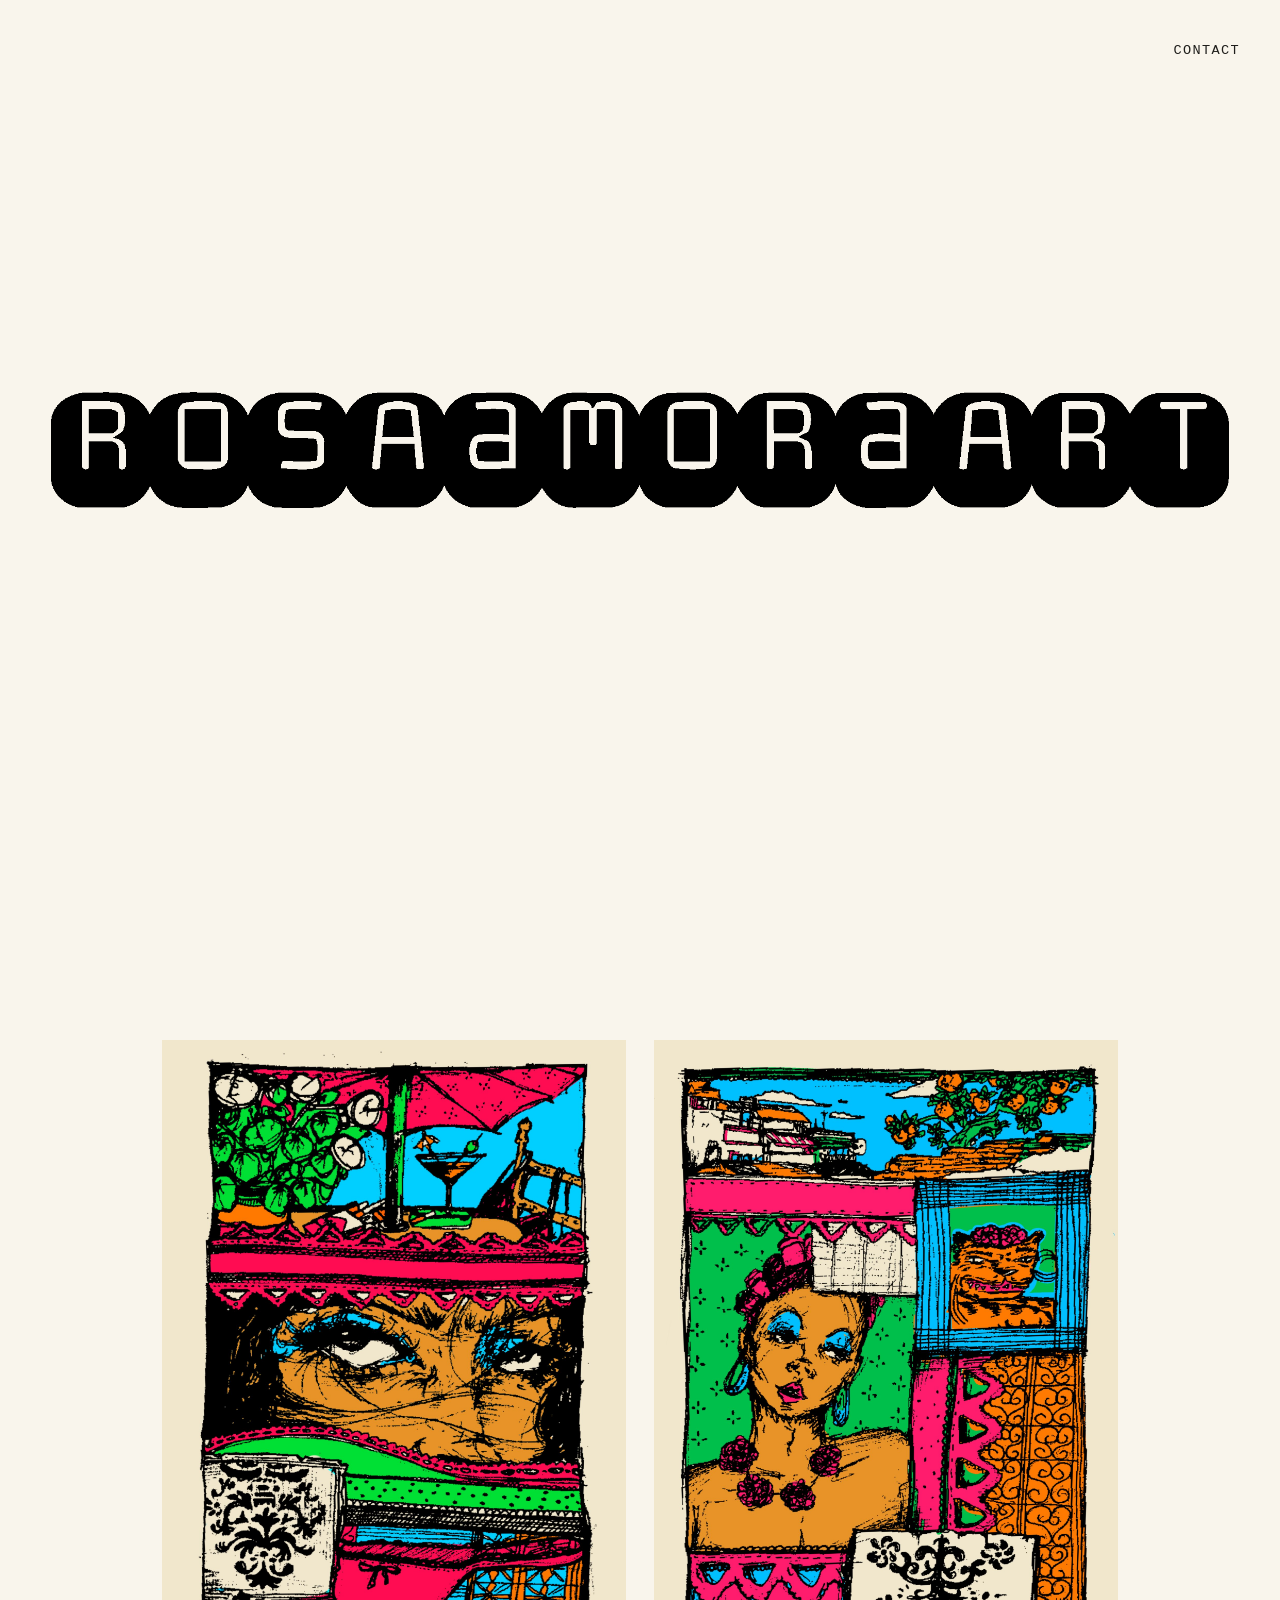
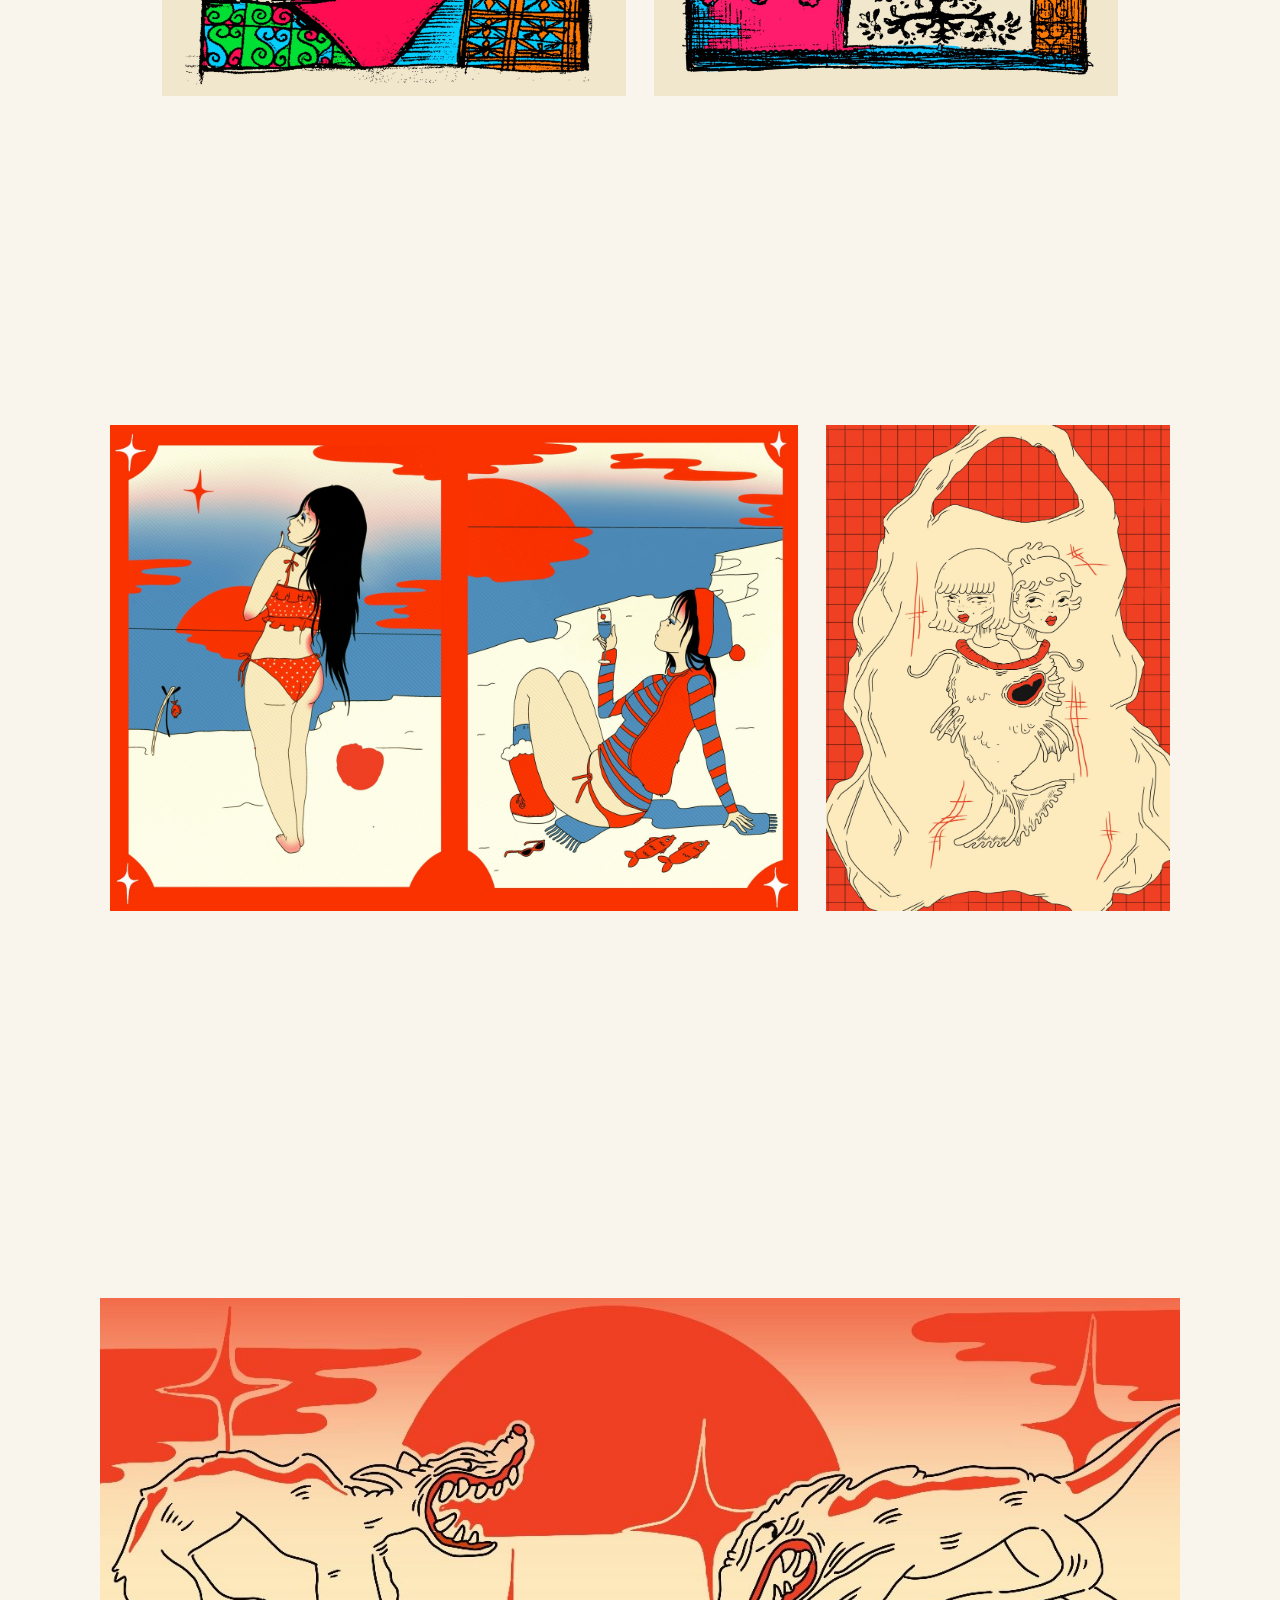
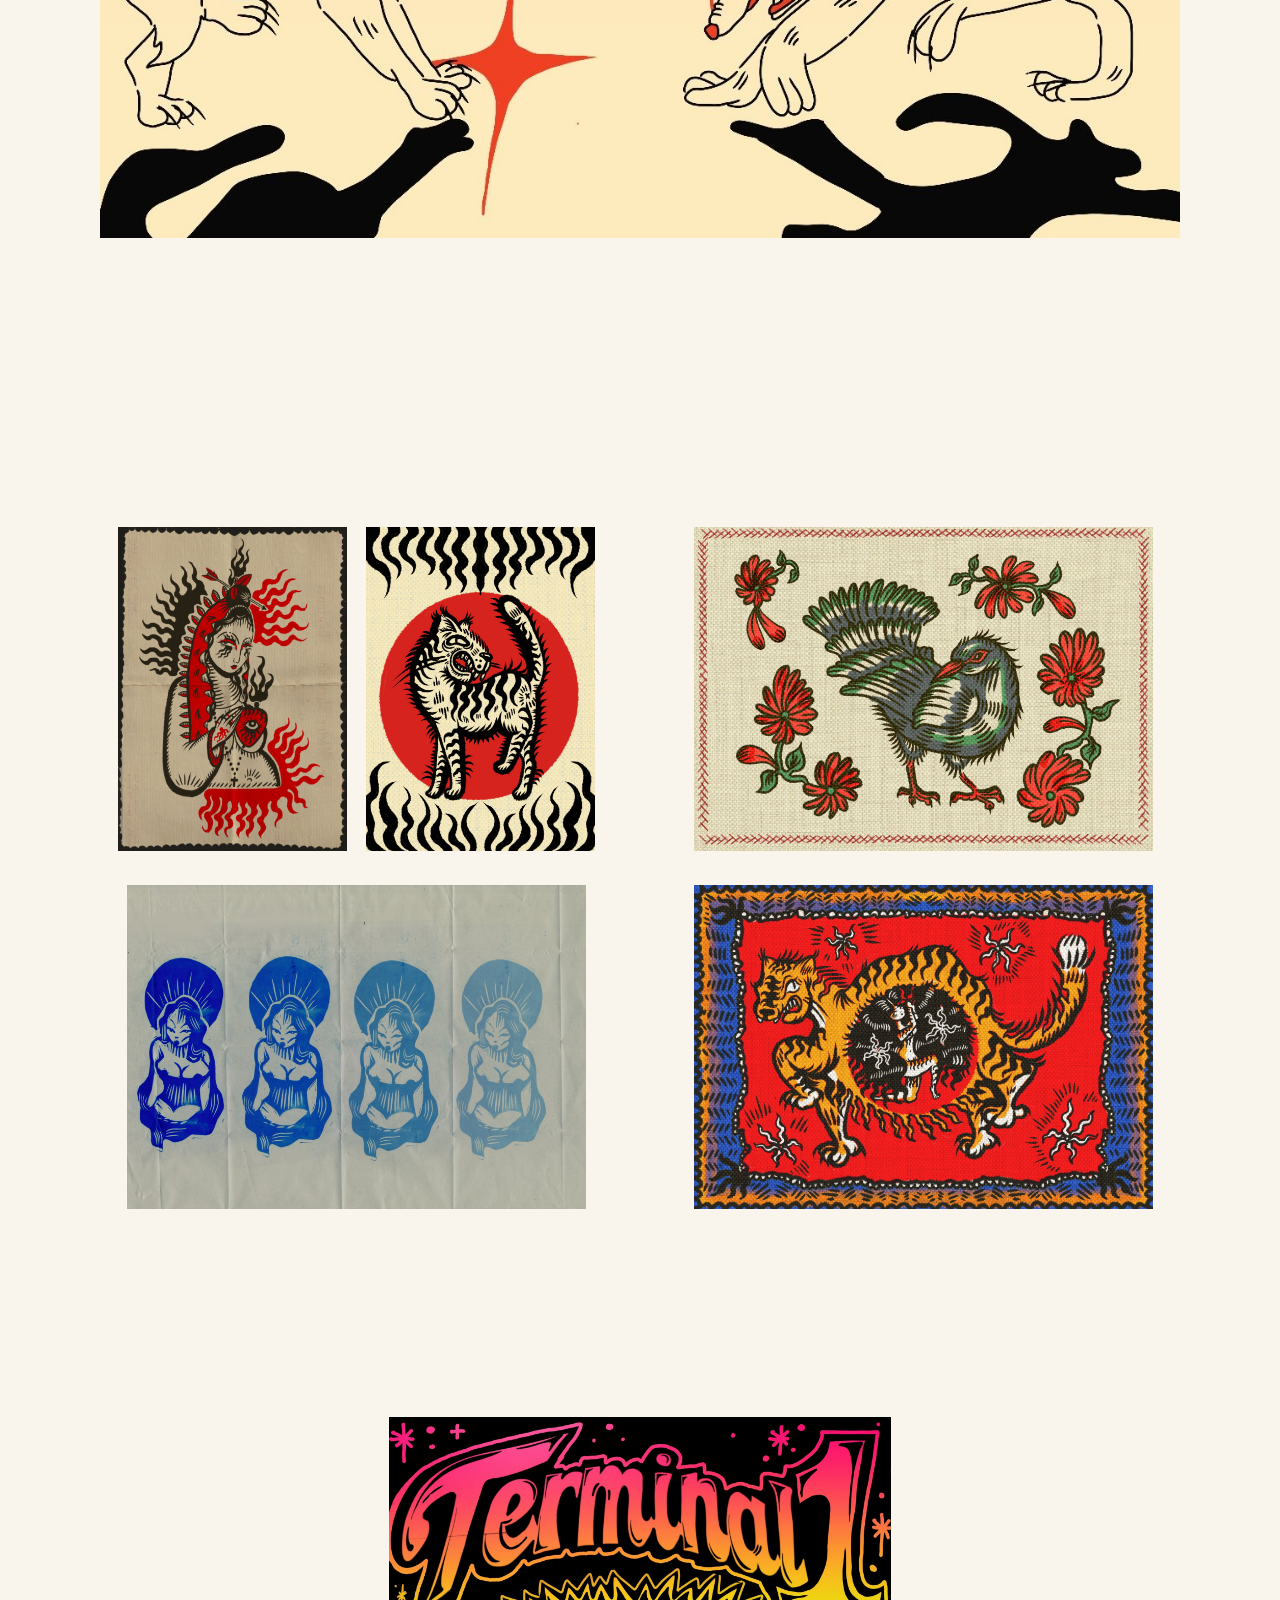
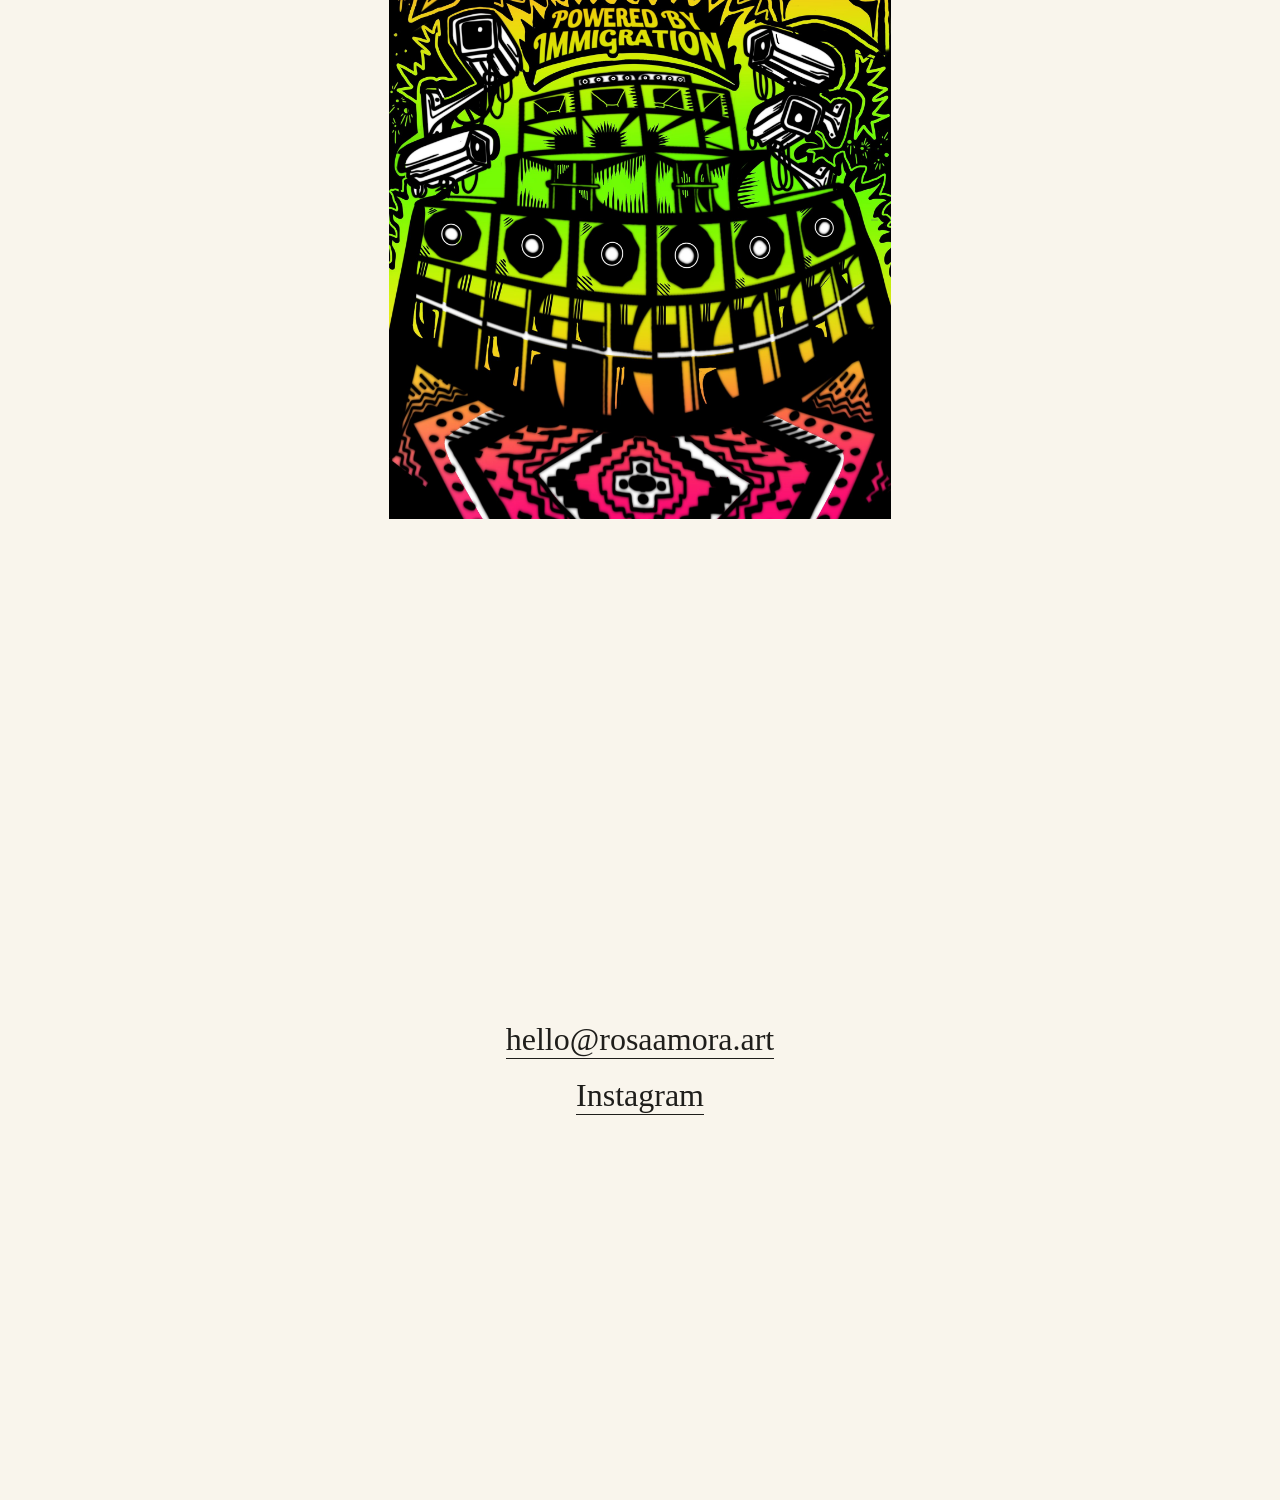
==== index.html @ 916f70f9 "Initial commit" ====
<!DOCTYPE html>
<html lang="en">
<head>
<meta charset="UTF-8">
<meta name="viewport" content="width=device-width, initial-scale=1.0">
<title>Rosa Amora</title>
<link rel="stylesheet" media="screen" href="https://fontlibrary.org//face/natural-mono" type="text/css">
<link rel="stylesheet" href="assets/style.css">
</head>
<body>

<nav class="site-nav" id="site-nav">
  <a href="#contact">Contact</a>
</nav>

<main>

  <section class="home">
    <img class="home-logo" src="assets/rosaamoraart.png" alt="Rosa Amora">
  </section>

  <section class="collection section-1">
    <div class="art-grid">
      <figure class="art-piece piece-a">
        <img src="assets/img/1-colourful/45.jpg" alt="Illustration, collection 1, piece 1">
      </figure>
      <figure class="art-piece piece-b">
        <img src="assets/img/1-colourful/46.jpg" alt="Illustration, collection 1, piece 2">
      </figure>
    </div>
  </section>

  <section class="collection section-2">
    <div class="pair-row pair-row--tall">
      <figure class="art-piece">
        <img src="assets/img/2-red/42.jpg" alt="Illustration, collection 2, piece 1">
      </figure>
      <figure class="art-piece">
        <img src="assets/img/2-red/60.jpg" alt="Illustration, collection 2, piece 2">
      </figure>
    </div>
  </section>

  <section class="collection section-2-1">
    <figure class="art-piece solo-piece solo-piece--wide">
      <img src="assets/img/2-red/51.jpg" alt="Illustration, collection 2, piece 3">
    </figure>
  </section>

  <section class="collection section-3">
    <div class="art-grid-4">
      <div class="art-piece cell cell--pair">
        <img src="assets/img/3-religious/50.jpg" alt="Illustration, collection 3, piece 1">
        <img src="assets/img/3-religious/tiger.jpg" alt="Illustration, collection 3, piece 1b">
      </div>
      <figure class="art-piece cell">
        <img src="assets/img/3-religious/42.jpg" alt="Illustration, collection 3, piece 2">
      </figure>
      <figure class="art-piece cell">
        <img src="assets/img/3-religious/43.jpg" alt="Illustration, collection 3, piece 3">
      </figure>
      <figure class="art-piece cell">
        <img src="assets/img/3-religious/57.jpg" alt="Illustration, collection 3, piece 4">
      </figure>
    </div>
  </section>

  <section class="collection section-4">
    <figure class="art-piece solo-piece solo-piece--poster">
      <img src="assets/img/4-solo/56.jpg" alt="Illustration, collection 4">
    </figure>
  </section>

  <section class="collection section-5 contact-section" id="contact">
    <div class="contact-info">
      <a href="mailto:hello@rosaamora.art">hello@rosaamora.art</a>
      <a href="https://instagram.com/rosaamora" target="_blank" rel="noopener">Instagram</a>
    </div>
  </section>

</main>

<script src="assets/nav.js"></script>
</body>
</html>
---- assets/style.css ----
/* ============================================
   Rosa Amora — minimal build
   Full-color background, logo only, no copy.
   ============================================ */

:root{
  --bg: #F9F5EC;
  --ink: #1f1e1b;
}

*{ box-sizing: border-box; }

html, body{ height: 100%; }

html{
  scroll-snap-type: y mandatory;
  scroll-behavior: smooth;
}

body{
  margin:0;
  background: var(--bg);
  color: var(--ink);
  font-family: Georgia, 'Times New Roman', serif;
}

img{ max-width:100%; display:block; }

a{ color: inherit; text-decoration: none; }

/* ---------- Top nav — visible only over the home screen ---------- */
.site-nav{
  position: fixed;
  top: 0;
  right: 0;
  padding: clamp(20px, 4vw, 40px);
  z-index: 10;
  opacity: 1;
  transition: opacity 0.35s ease;
}

.site-nav.is-hidden{
  opacity: 0;
  pointer-events: none;
}

.site-nav a{
  font-family: 'NaturalMonoAltRegular', 'Courier New', monospace;
  font-size: 0.85rem;
  letter-spacing: 0.1em;
  text-transform: uppercase;
  padding-bottom: 3px;
  border-bottom: 1px solid transparent;
  transition: border-color 0.2s ease;
}

.site-nav a:hover{ border-color: var(--ink); }

/* ---------- Home ---------- */
.home{
  min-height: 100vh;
  display: flex;
  align-items: center;
  justify-content: center;
  background: var(--bg);
  scroll-snap-align: start;
}

.home-logo{
  width: clamp(320px, 92vw, 1240px);
}

/* ---------- Collection sections ---------- */
.collection{
  min-height: 100vh;
  background: var(--bg);
  scroll-snap-align: start;
  position: relative;
  display: flex;
  align-items: center;
  padding: clamp(90px, 12vh, 140px) clamp(24px, 5vw, 64px) clamp(60px, 8vh, 100px);
}

.art-grid{
  width: 100%;
  max-width: 1400px;
  margin: 0 auto;
  display: grid;
  grid-template-columns: repeat(12, 1fr);
  gap: clamp(14px, 2.2vw, 32px);
  align-items: start;
}

.art-piece{
  margin: 0;
}

.art-piece img{
  width: 100%;
  height: auto;
  display: block;
}

/* Section 1 — two pieces, same size, side by side */
.section-1 .piece-a{ grid-column: 2 / span 5; }
.section-1 .piece-b{ grid-column: 7 / span 5; }

/* Section 2 — pair matched by height, not width */
.pair-row{
  display: flex;
  align-items: flex-end;
  justify-content: center;
  gap: clamp(14px, 2.2vw, 32px);
  width: 100%;
  max-width: 1300px;
  margin: 0 auto;
}

.pair-row .art-piece img{
  width: auto;
  max-width: 100%;
}

.pair-row--tall .art-piece img{ height: clamp(260px, 54vh, 620px); }

/* Section 2.1 — the third piece, alone on its own screen */
.section-2-1{ justify-content: center; }

.solo-piece--wide img{
  height: 60vh;
  width: auto;
  max-width: 100%;
  margin: 0 auto;
}

/* Section 3 — all four pieces scaled into an even 2x2 grid */
.art-grid-4{
  width: 100%;
  max-width: 1100px;
  margin: 0 auto;
  display: grid;
  grid-template-columns: 1fr 1fr;
  grid-template-rows: auto auto;
  align-items: center;
  gap: clamp(16px, 2.6vw, 40px);
}

.art-grid-4 .cell{
  height: clamp(220px, 36vh, 420px);
  display: flex;
  align-items: center;
  justify-content: center;
}

.art-grid-4 .cell img{
  width: auto;
  height: auto;
  max-width: 100%;
  max-height: 100%;
  object-fit: contain;
}

.art-grid-4 .cell--pair{
  gap: clamp(8px, 1.5vw, 20px);
}

.art-grid-4 .cell--pair img{
  height: 100%;
  width: auto;
  max-width: calc(50% - 10px);
  object-fit: contain;
}

/* Section 4 — single poster, scaled to fit fully in the viewport */
.section-4{ justify-content: center; }

.solo-piece--poster{
  max-height: 78vh;
}

.solo-piece--poster img{
  height: 78vh;
  width: auto;
  max-width: 100%;
  margin: 0 auto;
}

@media (max-width: 860px){
  .art-grid{ grid-template-columns: 1fr; }
  .section-1 .piece-a,
  .section-1 .piece-b{
    grid-column: 1 / -1;
    margin-top: 0;
  }
  .art-grid{ row-gap: clamp(20px, 6vw, 36px); }
  .collection{ padding-top: clamp(80px, 20vw, 110px); }

  .pair-row{
    flex-direction: column;
    align-items: center;
    gap: clamp(20px, 6vw, 36px);
  }
  .pair-row--tall .art-piece img{
    height: auto;
    width: 100%;
  }
  .solo-piece--wide img{ height: 46vh; }
  .art-grid-4{
    grid-template-columns: 1fr;
    grid-template-rows: none;
  }
  .art-grid-4 .cell{ height: auto; }
  .art-grid-4 .cell img{
    width: auto;
    height: auto;
    max-width: 100%;
    max-height: 34vh;
    object-fit: contain;
    margin: 0 auto;
  }
  .art-grid-4 .cell--pair{
    align-items: flex-end;
  }
  .art-grid-4 .cell--pair img{
    width: auto;
    height: auto;
    max-width: calc(50% - 6px);
    max-height: 26vh;
    object-fit: contain;
  }
  .solo-piece--poster{ max-height: 70vh; }
  .solo-piece--poster img{ height: 70vh; }
}

/* ---------- Section 5 — Contact ---------- */
.contact-section{
  justify-content: center;
}

.contact-info{
  display: flex;
  flex-direction: column;
  align-items: center;
  gap: 18px;
  width: 100%;
  text-align: center;
}

.contact-info a{
  font-size: clamp(1.3rem, 3vw, 2rem);
  border-bottom: 1px solid var(--ink);
}

/* ---------- Contact page ---------- */
.contact{
  min-height: 100vh;
  display: flex;
  flex-direction: column;
  align-items: center;
  justify-content: center;
  gap: 18px;
  background: var(--bg);
  text-align: center;
}

.contact a{
  font-size: clamp(1.3rem, 3vw, 2rem);
  border-bottom: 1px solid var(--ink);
}

.back-link{
  position: fixed;
  bottom: 0;
  left: 0;
  padding: clamp(20px, 4vw, 40px);
  font-size: 0.78rem;
  letter-spacing: 0.14em;
  text-transform: uppercase;
  border-bottom: 1px solid transparent;
}

.back-link:hover{ border-color: var(--ink); }
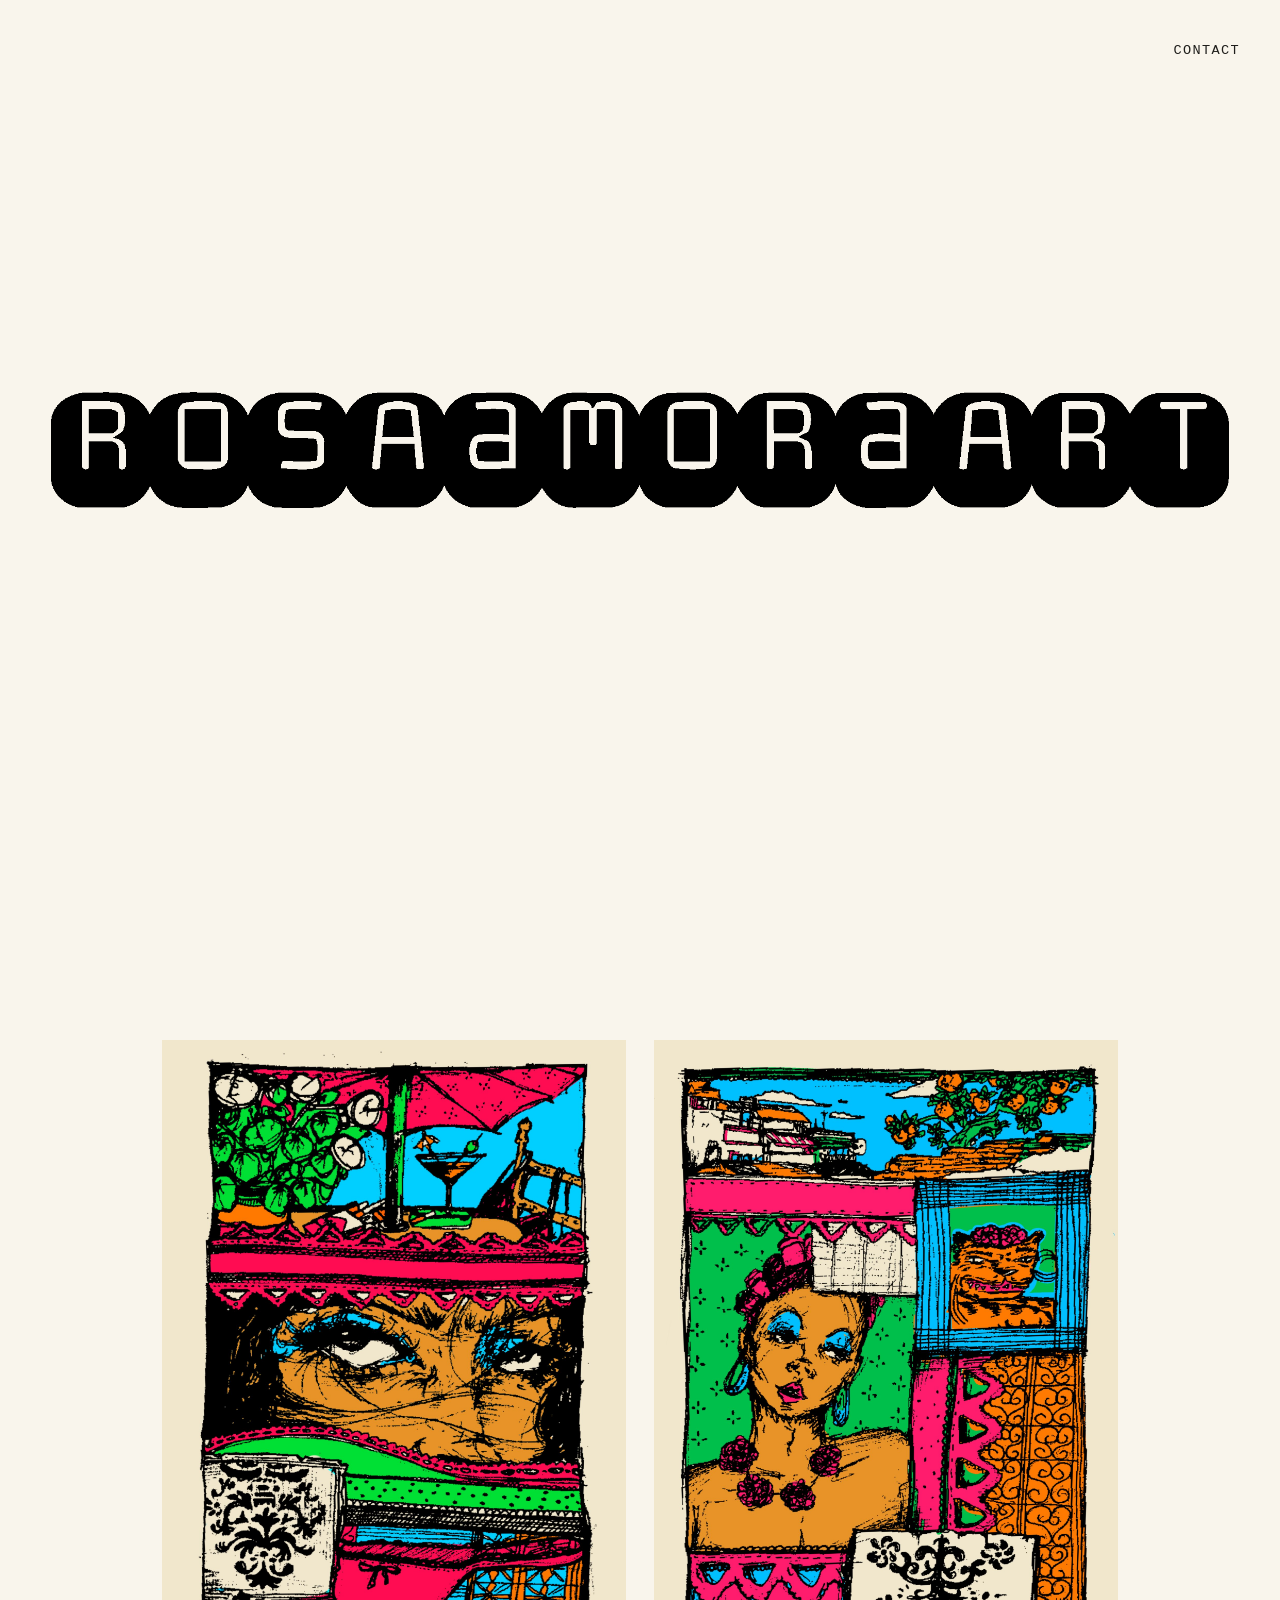
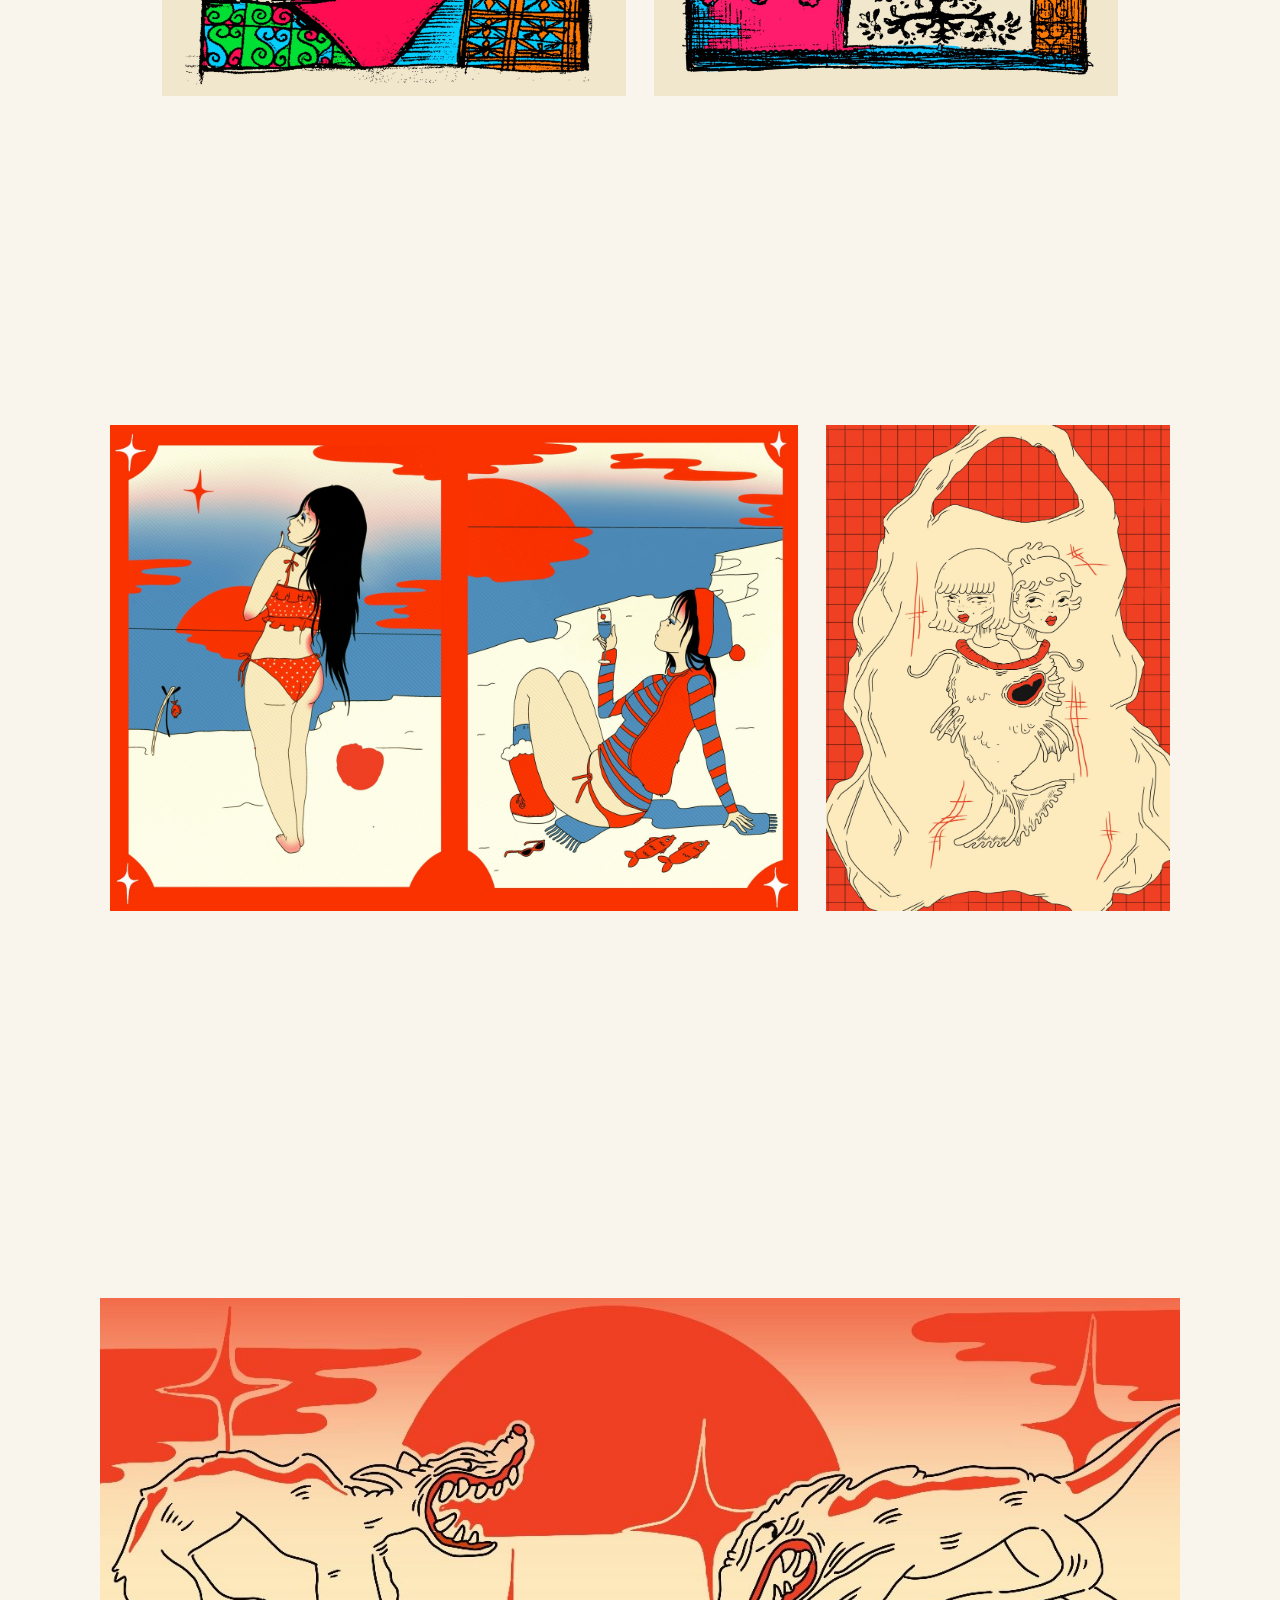
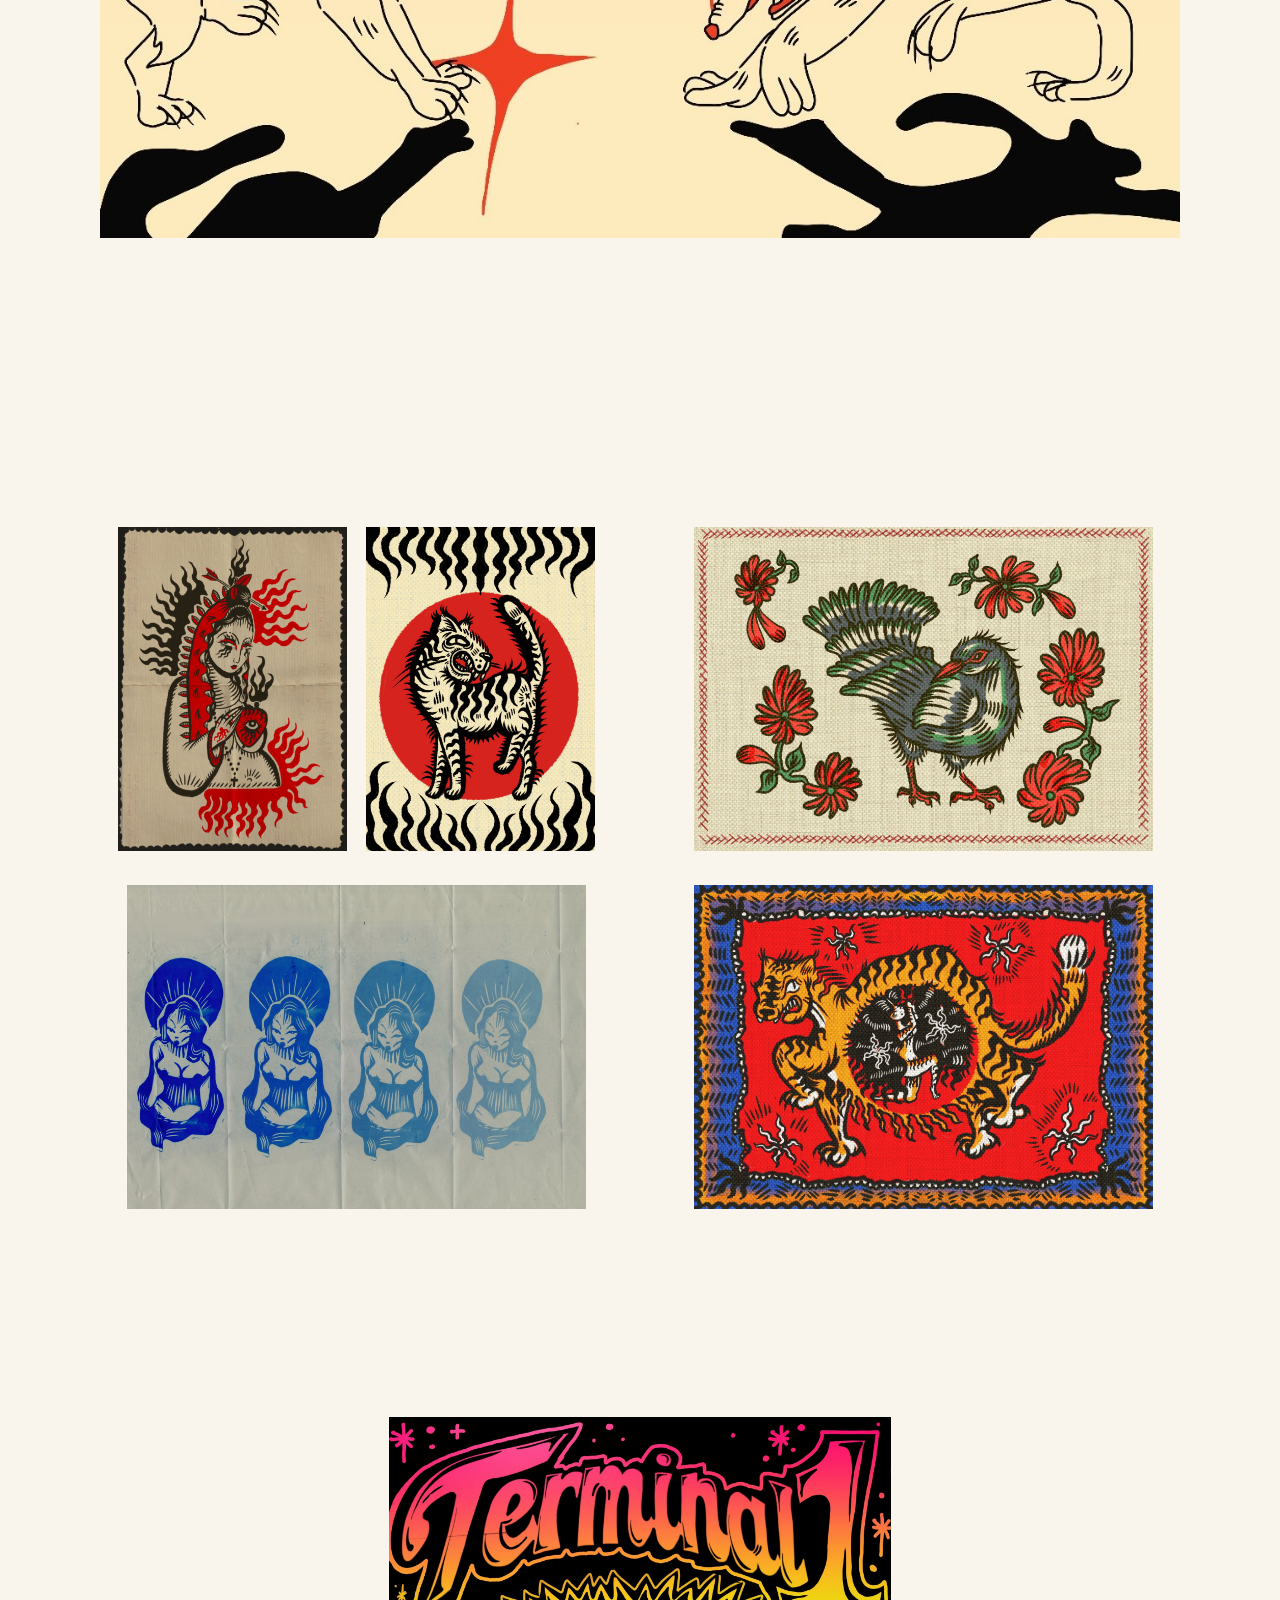
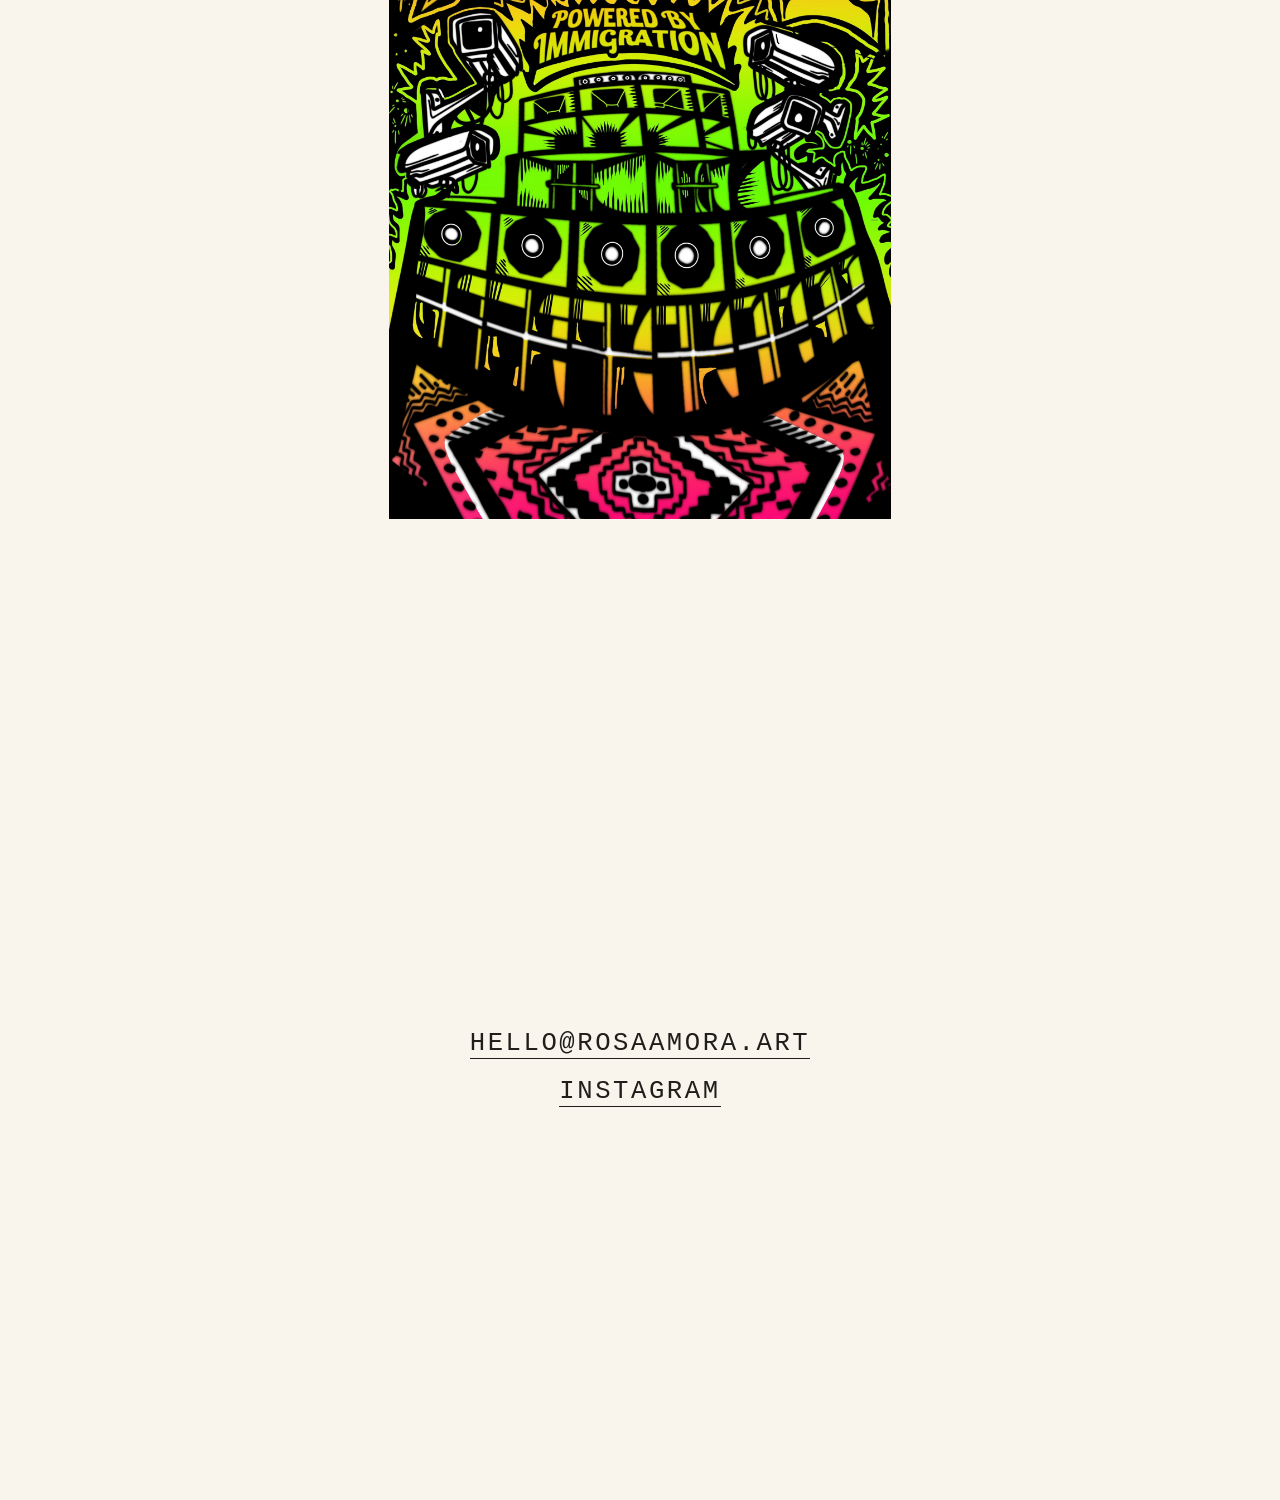
==== commit 6ffaf254: "Fix Instagram link and match contact font to Untitled_Artwork 51 fix" ====
--- a/index.html
+++ b/index.html
@@ -74,7 +74,7 @@
   <section class="collection section-5 contact-section" id="contact">
     <div class="contact-info">
       <a href="mailto:hello@rosaamora.art">hello@rosaamora.art</a>
-      <a href="https://instagram.com/rosaamora" target="_blank" rel="noopener">Instagram</a>
+      <a href="https://www.instagram.com/rosaamoraart" target="_blank" rel="noopener">Instagram</a>
     </div>
   </section>
 
--- a/assets/style.css
+++ b/assets/style.css
@@ -204,7 +204,8 @@
     height: auto;
     width: 100%;
   }
-  .solo-piece--wide img{ height: 46vh; }
+  .section-2-1{ padding-left: 12px; padding-right: 12px; }
+  .solo-piece--wide img{ height: 62vh; }
   .art-grid-4{
     grid-template-columns: 1fr;
     grid-template-rows: none;
@@ -247,7 +248,10 @@
 }
 
 .contact-info a{
-  font-size: clamp(1.3rem, 3vw, 2rem);
+  font-family: 'NaturalMonoAltRegular', 'Courier New', monospace;
+  font-size: clamp(1.1rem, 2.6vw, 1.6rem);
+  letter-spacing: 0.1em;
+  text-transform: uppercase;
   border-bottom: 1px solid var(--ink);
 }
 
